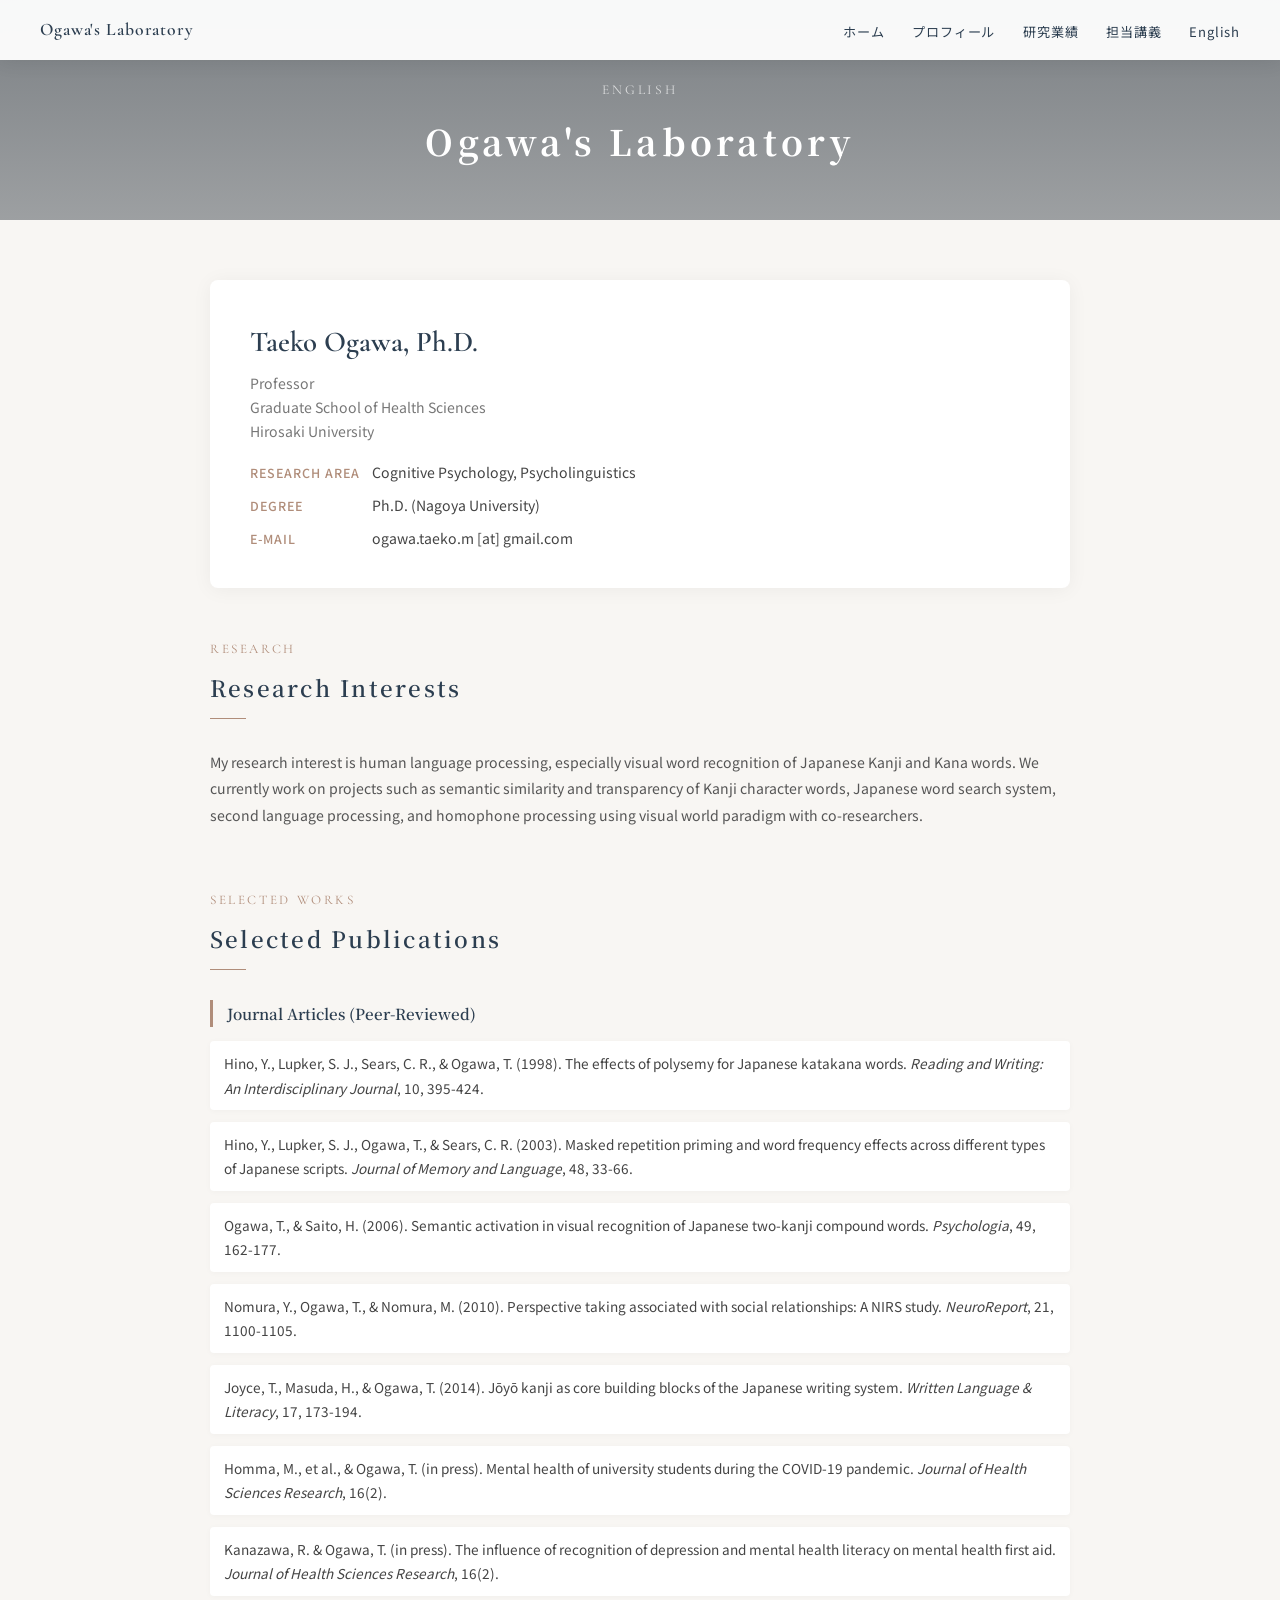
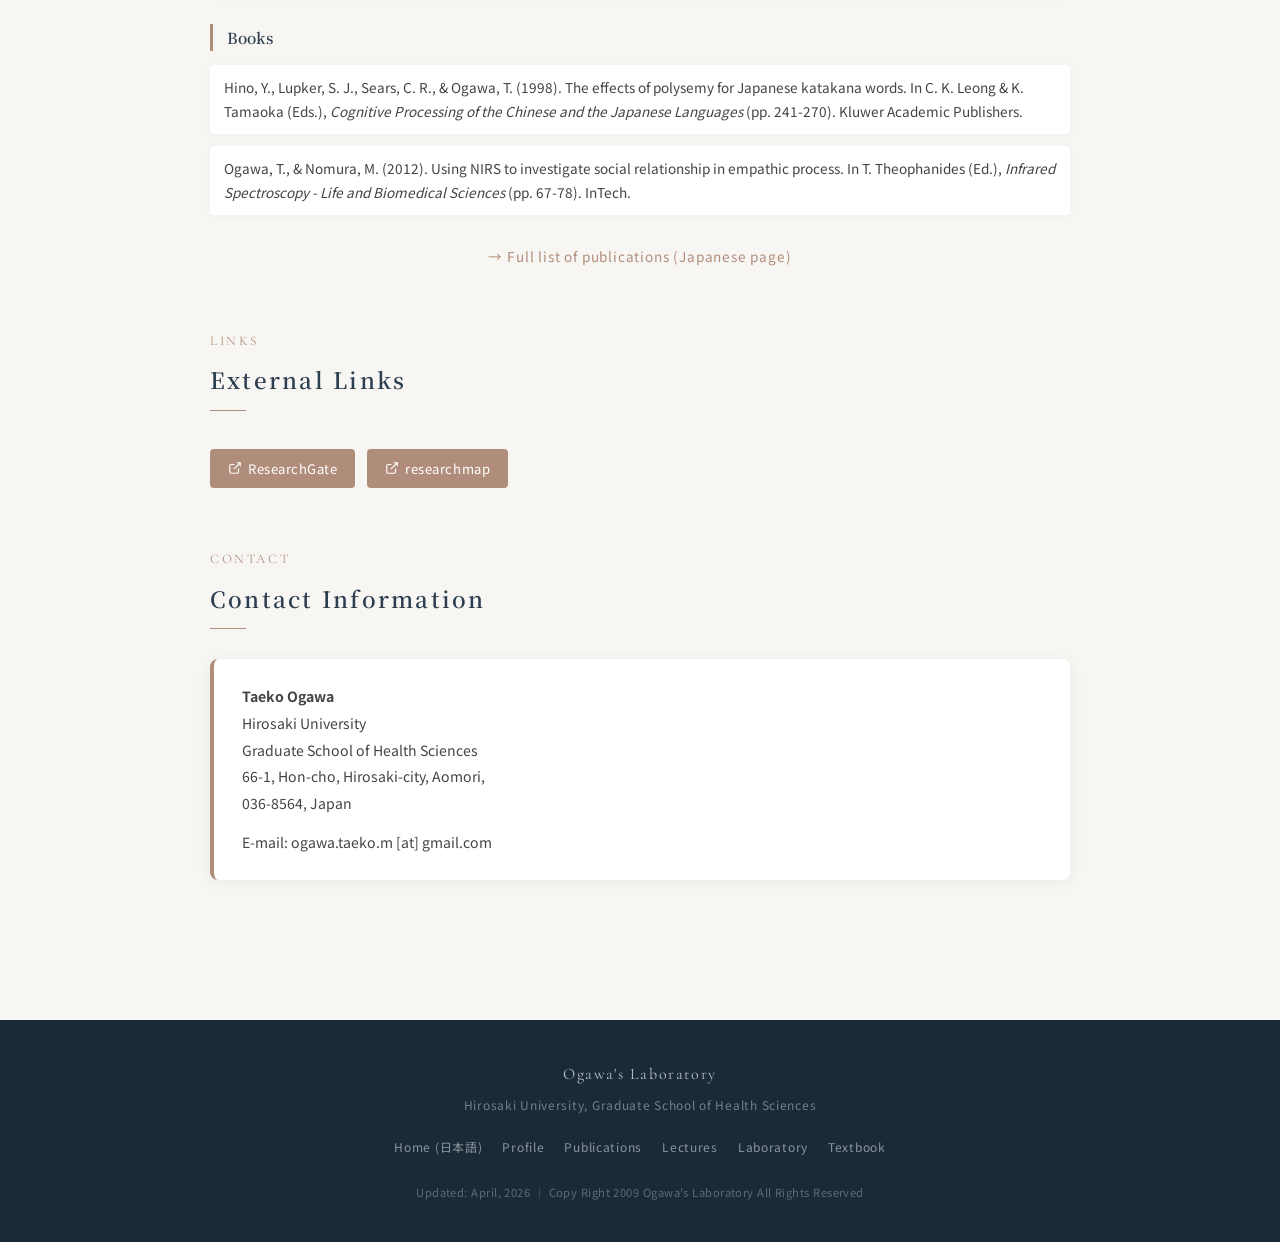
==== english.html @ 5871341c "Initial commit: Ogawa Lab Homepage" ====
<!DOCTYPE html>
<html lang="en">
<head>
  <meta charset="UTF-8">
  <meta name="viewport" content="width=device-width, initial-scale=1.0">
  <meta name="description" content="Ogawa's Laboratory - Cognitive Psychology and Psycholinguistics, Hirosaki University">
  <title>English | Ogawa's Laboratory</title>
  <link rel="preconnect" href="https://fonts.googleapis.com">
  <link rel="preconnect" href="https://fonts.gstatic.com" crossorigin>
  <link href="https://fonts.googleapis.com/css2?family=Noto+Sans+JP:wght@300;400;500;700&family=Noto+Serif+JP:wght@400;600;700&family=Cormorant+Garamond:ital,wght@0,400;0,600;1,400&display=swap" rel="stylesheet">
  <link rel="stylesheet" href="style.css">
  <style>
    .profile-summary {
      display: flex;
      gap: 36px;
      align-items: flex-start;
      background: #fff;
      border-radius: 8px;
      padding: 36px 40px;
      box-shadow: 0 2px 20px rgba(0, 0, 0, 0.05);
      margin-bottom: 50px;
    }
    .profile-summary-text {
      flex: 1;
    }
    .profile-summary-name {
      font-family: 'Cormorant Garamond', serif;
      font-size: 1.8rem;
      font-weight: 600;
      color: #2c3e50;
      margin-bottom: 4px;
    }
    .profile-summary-title {
      font-size: 0.88rem;
      color: #777;
      margin-bottom: 16px;
      line-height: 1.7;
    }
    .profile-summary-fields {
      display: flex;
      flex-direction: column;
      gap: 8px;
    }
    .profile-field {
      display: flex;
      gap: 12px;
      align-items: baseline;
    }
    .profile-field-label {
      min-width: 110px;
      font-size: 0.78rem;
      font-weight: 500;
      color: #b08d7a;
      text-transform: uppercase;
      letter-spacing: 0.08em;
      flex-shrink: 0;
    }
    .profile-field-value {
      font-size: 0.88rem;
      color: #444;
    }
    .ext-link {
      display: inline-flex;
      align-items: center;
      gap: 6px;
      margin-top: 8px;
      padding: 8px 18px;
      background: #b08d7a;
      color: #fff;
      font-size: 0.82rem;
      border-radius: 4px;
      letter-spacing: 0.04em;
      transition: background 0.3s ease;
    }
    .ext-link:hover {
      background: #9a7a68;
      opacity: 1;
    }
    .ext-link svg {
      width: 14px;
      height: 14px;
    }
    .pub-year {
      font-family: 'Cormorant Garamond', serif;
      font-size: 0.85rem;
      color: #b08d7a;
      min-width: 50px;
      flex-shrink: 0;
    }
    .address-block {
      background: #fff;
      border-radius: 8px;
      padding: 24px 28px;
      box-shadow: 0 2px 16px rgba(0, 0, 0, 0.05);
      border-left: 4px solid #b08d7a;
    }
    .address-block p {
      font-size: 0.88rem;
      color: #444;
      line-height: 1.9;
    }
    @media (max-width: 600px) {
      .profile-summary {
        flex-direction: column;
        padding: 24px 20px;
        gap: 20px;
      }
      .profile-field {
        flex-direction: column;
        gap: 2px;
      }
      .profile-field-label {
        min-width: auto;
      }
    }
  </style>
</head>
<body>

  <div class="nav-overlay" id="navOverlay"></div>

  <nav class="nav scrolled" id="mainNav">
    <a href="index.html" class="nav-logo">Ogawa's Laboratory</a>
    <ul class="nav-links" id="navLinks">
      <li><a href="index.html">ホーム</a></li>
      <li><a href="profile.html">プロフィール</a></li>
      <li><a href="research.html">研究業績</a></li>
      <li><a href="lectures.html">担当講義</a></li>
      <li><a href="english.html">English</a></li>
    </ul>
    <div class="hamburger" id="hamburger">
      <span></span>
      <span></span>
      <span></span>
    </div>
  </nav>

  <!-- Page Header -->
  <header class="page-header">
    <div class="page-header-bg"></div>
    <div class="page-header-overlay"></div>
    <div class="page-header-content">
      <p class="page-header-label">English</p>
      <h1 class="page-header-title">Ogawa's Laboratory</h1>
    </div>
  </header>

  <!-- Main Content -->
  <main class="page-main">
    <div class="page-container">

      <!-- Profile -->
      <div class="profile-summary fade-in">
        <div class="profile-summary-text">
          <h2 class="profile-summary-name">Taeko Ogawa, Ph.D.</h2>
          <p class="profile-summary-title">
            Professor<br>
            Graduate School of Health Sciences<br>
            Hirosaki University
          </p>
          <div class="profile-summary-fields">
            <div class="profile-field">
              <span class="profile-field-label">Research Area</span>
              <span class="profile-field-value">Cognitive Psychology, Psycholinguistics</span>
            </div>
            <div class="profile-field">
              <span class="profile-field-label">Degree</span>
              <span class="profile-field-value">Ph.D. (Nagoya University)</span>
            </div>
            <div class="profile-field">
              <span class="profile-field-label">E-mail</span>
              <span class="profile-field-value">ogawa.taeko.m [at] gmail.com</span>
            </div>
          </div>
        </div>
      </div>

      <!-- Research Interests -->
      <section class="content-section fade-in">
        <div class="content-section-header">
          <p class="section-label">Research</p>
          <h2 class="section-title">Research Interests</h2>
          <div class="section-line"></div>
        </div>
        <div class="text-block">
          <p class="body-text">My research interest is human language processing, especially visual word recognition of Japanese Kanji and Kana words. We currently work on projects such as semantic similarity and transparency of Kanji character words, Japanese word search system, second language processing, and homophone processing using visual world paradigm with co-researchers.</p>
        </div>
      </section>

      <!-- Selected Publications -->
      <section class="content-section fade-in">
        <div class="content-section-header">
          <p class="section-label">Selected Works</p>
          <h2 class="section-title">Selected Publications</h2>
          <div class="section-line"></div>
        </div>

        <h3 style="font-family: 'Noto Serif JP', serif; font-size: 0.95rem; font-weight: 600; color: #2c3e50; margin-bottom: 14px; padding-left: 14px; border-left: 3px solid #b08d7a;">Journal Articles (Peer-Reviewed)</h3>
        <div class="pub-list" style="margin-bottom: 28px;">
          <div class="pub-item">Hino, Y., Lupker, S. J., Sears, C. R., &amp; Ogawa, T. (1998). The effects of polysemy for Japanese katakana words. <em>Reading and Writing: An Interdisciplinary Journal</em>, 10, 395-424.</div>
          <div class="pub-item">Hino, Y., Lupker, S. J., Ogawa, T., &amp; Sears, C. R. (2003). Masked repetition priming and word frequency effects across different types of Japanese scripts. <em>Journal of Memory and Language</em>, 48, 33-66.</div>
          <div class="pub-item">Ogawa, T., &amp; Saito, H. (2006). Semantic activation in visual recognition of Japanese two-kanji compound words. <em>Psychologia</em>, 49, 162-177.</div>
          <div class="pub-item">Nomura, Y., Ogawa, T., &amp; Nomura, M. (2010). Perspective taking associated with social relationships: A NIRS study. <em>NeuroReport</em>, 21, 1100-1105.</div>
          <div class="pub-item">Joyce, T., Masuda, H., &amp; Ogawa, T. (2014). Jōyō kanji as core building blocks of the Japanese writing system. <em>Written Language &amp; Literacy</em>, 17, 173-194.</div>
          <div class="pub-item">Homma, M., et al., &amp; Ogawa, T. (in press). Mental health of university students during the COVID-19 pandemic. <em>Journal of Health Sciences Research</em>, 16(2).</div>
          <div class="pub-item">Kanazawa, R. &amp; Ogawa, T. (in press). The influence of recognition of depression and mental health literacy on mental health first aid. <em>Journal of Health Sciences Research</em>, 16(2).</div>
        </div>

        <h3 style="font-family: 'Noto Serif JP', serif; font-size: 0.95rem; font-weight: 600; color: #2c3e50; margin-bottom: 14px; padding-left: 14px; border-left: 3px solid #b08d7a;">Books</h3>
        <div class="pub-list" style="margin-bottom: 28px;">
          <div class="pub-item">Hino, Y., Lupker, S. J., Sears, C. R., &amp; Ogawa, T. (1998). The effects of polysemy for Japanese katakana words. In C. K. Leong &amp; K. Tamaoka (Eds.), <em>Cognitive Processing of the Chinese and the Japanese Languages</em> (pp. 241-270). Kluwer Academic Publishers.</div>
          <div class="pub-item">Ogawa, T., &amp; Nomura, M. (2012). Using NIRS to investigate social relationship in empathic process. In T. Theophanides (Ed.), <em>Infrared Spectroscopy - Life and Biomedical Sciences</em> (pp. 67-78). InTech.</div>
        </div>

        <p class="body-text" style="text-align: center;">
          <a href="research.html" style="color: #b08d7a; font-size: 0.85rem; letter-spacing: 0.06em;">→ Full list of publications (Japanese page)</a>
        </p>
      </section>

      <!-- External Links -->
      <section class="content-section fade-in">
        <div class="content-section-header">
          <p class="section-label">Links</p>
          <h2 class="section-title">External Links</h2>
          <div class="section-line"></div>
        </div>
        <div style="display: flex; gap: 12px; flex-wrap: wrap;">
          <a href="https://www.researchgate.net/profile/Taeko_Ogawa" target="_blank" rel="noopener noreferrer" class="ext-link">
            <svg viewBox="0 0 24 24" fill="none" stroke="currentColor" stroke-width="2"><path d="M18 13v6a2 2 0 0 1-2 2H5a2 2 0 0 1-2-2V8a2 2 0 0 1 2-2h6"/><polyline points="15 3 21 3 21 9"/><line x1="10" y1="14" x2="21" y2="3"/></svg>
            ResearchGate
          </a>
          <a href="https://researchmap.jp/muc6mbi1s-2231323/#_2231323" target="_blank" rel="noopener noreferrer" class="ext-link">
            <svg viewBox="0 0 24 24" fill="none" stroke="currentColor" stroke-width="2"><path d="M18 13v6a2 2 0 0 1-2 2H5a2 2 0 0 1-2-2V8a2 2 0 0 1 2-2h6"/><polyline points="15 3 21 3 21 9"/><line x1="10" y1="14" x2="21" y2="3"/></svg>
            researchmap
          </a>
        </div>
      </section>

      <!-- Contact / Address -->
      <section class="content-section fade-in">
        <div class="content-section-header">
          <p class="section-label">Contact</p>
          <h2 class="section-title">Contact Information</h2>
          <div class="section-line"></div>
        </div>
        <div class="address-block">
          <p><strong>Taeko Ogawa</strong></p>
          <p>Hirosaki University<br>
          Graduate School of Health Sciences<br>
          66-1, Hon-cho, Hirosaki-city, Aomori,<br>
          036-8564, Japan</p>
          <p style="margin-top: 12px;">E-mail: ogawa.taeko.m [at] gmail.com</p>
        </div>
      </section>

    </div>
  </main>

  <!-- Footer -->
  <footer class="footer">
    <p class="footer-logo">Ogawa's Laboratory</p>
    <p class="footer-affiliation">Hirosaki University, Graduate School of Health Sciences</p>
    <div class="footer-links">
      <a href="index.html">Home (日本語)</a>
      <a href="profile.html">Profile</a>
      <a href="research.html">Publications</a>
      <a href="lectures.html">Lectures</a>
      <a href="lab.html">Laboratory</a>
      <a href="textbook.html">Textbook</a>
    </div>
    <p class="footer-copy">Updated: April, 2026 ｜ Copy Right 2009 Ogawa's Laboratory All Rights Reserved</p>
  </footer>

  <script src="script.js"></script>
</body>
</html>
---- style.css ----
/* ===== Shared Styles for Sub Pages ===== */

/* Reset & Base */
*, *::before, *::after {
  margin: 0;
  padding: 0;
  box-sizing: border-box;
}

html {
  scroll-behavior: smooth;
  font-size: 16px;
}

body {
  font-family: 'Noto Sans JP', sans-serif;
  color: #333;
  line-height: 1.8;
  overflow-x: hidden;
  background: #f8f6f3;
}

a {
  text-decoration: none;
  color: inherit;
  transition: opacity 0.3s ease;
}

a:hover {
  opacity: 0.7;
}

/* ===== Navigation (always scrolled style on sub pages) ===== */
.nav {
  position: fixed;
  top: 0;
  left: 0;
  width: 100%;
  z-index: 1000;
  padding: 0 40px;
  height: 60px;
  display: flex;
  align-items: center;
  justify-content: space-between;
  transition: background 0.4s ease, box-shadow 0.4s ease;
}

.nav.scrolled {
  background: rgba(255, 255, 255, 0.95);
  backdrop-filter: blur(10px);
  box-shadow: 0 2px 20px rgba(0, 0, 0, 0.08);
}

.nav-logo {
  font-family: 'Cormorant Garamond', serif;
  font-size: 1.1rem;
  font-weight: 600;
  color: #2c3e50;
  letter-spacing: 0.05em;
  transition: color 0.4s ease;
}

.nav-links {
  display: flex;
  gap: 28px;
  list-style: none;
  align-items: center;
}

.nav-links a {
  font-size: 0.82rem;
  font-weight: 400;
  color: #2c3e50;
  letter-spacing: 0.06em;
  position: relative;
  padding-bottom: 3px;
  transition: color 0.4s ease;
}

.nav-links a::after {
  content: '';
  position: absolute;
  bottom: 0;
  left: 0;
  width: 0;
  height: 1px;
  background: currentColor;
  transition: width 0.3s ease;
}

.nav-links a:hover {
  opacity: 1;
}

.nav-links a:hover::after {
  width: 100%;
}

/* ===== Hamburger ===== */
.hamburger {
  display: none;
  flex-direction: column;
  gap: 5px;
  cursor: pointer;
  padding: 4px;
  z-index: 1001;
}

.hamburger span {
  width: 24px;
  height: 2px;
  background: #2c3e50;
  transition: transform 0.3s ease, opacity 0.3s ease;
}

/* ===== Page Header ===== */
.page-header {
  position: relative;
  width: 100%;
  height: 220px;
  display: flex;
  align-items: center;
  justify-content: center;
  overflow: hidden;
}

.page-header-bg {
  position: absolute;
  inset: 0;
  background: url('sakura.jpeg') center 40% / cover no-repeat;
}

.page-header-overlay {
  position: absolute;
  inset: 0;
  background: linear-gradient(
    180deg,
    rgba(20, 30, 40, 0.55) 0%,
    rgba(20, 30, 40, 0.40) 100%
  );
}

.page-header-content {
  position: relative;
  z-index: 2;
  text-align: center;
  color: #fff;
  padding-top: 30px;
}

.page-header-label {
  font-family: 'Cormorant Garamond', serif;
  font-size: 0.85rem;
  font-weight: 400;
  letter-spacing: 0.2em;
  text-transform: uppercase;
  opacity: 0.7;
  margin-bottom: 6px;
}

.page-header-title {
  font-family: 'Noto Serif JP', serif;
  font-size: clamp(1.6rem, 3vw, 2.2rem);
  font-weight: 700;
  letter-spacing: 0.12em;
}

/* ===== Page Main Content ===== */
.page-main {
  padding: 60px 20px 80px;
}

.page-container {
  max-width: 860px;
  margin: 0 auto;
}

/* ===== Content Section ===== */
.content-section {
  margin-bottom: 60px;
}

.content-section-header {
  margin-bottom: 30px;
}

.section-label {
  font-family: 'Cormorant Garamond', serif;
  font-size: 0.82rem;
  font-weight: 400;
  letter-spacing: 0.2em;
  color: #b08d7a;
  margin-bottom: 6px;
  text-transform: uppercase;
}

.section-title {
  font-family: 'Noto Serif JP', serif;
  font-size: 1.4rem;
  font-weight: 600;
  letter-spacing: 0.1em;
  color: #2c3e50;
}

.section-line {
  width: 36px;
  height: 1px;
  background: #b08d7a;
  margin: 10px 0 0;
}

/* ===== Profile Card ===== */
.profile-card {
  background: #fff;
  border-radius: 8px;
  padding: 36px 40px;
  box-shadow: 0 2px 20px rgba(0, 0, 0, 0.05);
  margin-bottom: 50px;
}

.profile-name {
  font-family: 'Noto Serif JP', serif;
  font-size: 1.5rem;
  font-weight: 700;
  color: #2c3e50;
  margin-bottom: 24px;
  letter-spacing: 0.08em;
}

.profile-name-kana {
  font-size: 0.9rem;
  font-weight: 400;
  color: #777;
  margin-left: 8px;
}

.profile-info-grid {
  display: flex;
  flex-direction: column;
  gap: 14px;
}

.profile-info-item {
  display: flex;
  gap: 16px;
  align-items: baseline;
}

.profile-info-label {
  min-width: 80px;
  font-size: 0.8rem;
  font-weight: 500;
  color: #b08d7a;
  letter-spacing: 0.06em;
  flex-shrink: 0;
}

.profile-info-value {
  font-size: 0.9rem;
  color: #444;
}

/* ===== Timeline ===== */
.timeline {
  display: flex;
  flex-direction: column;
  gap: 0;
}

.timeline-item {
  display: flex;
  gap: 20px;
  padding: 10px 0;
  border-bottom: 1px solid rgba(0, 0, 0, 0.05);
  align-items: baseline;
}

.timeline-item:last-child {
  border-bottom: none;
}

.timeline-item.highlight {
  background: rgba(176, 141, 122, 0.06);
  padding: 10px 12px;
  border-radius: 4px;
  border-bottom: none;
}

.timeline-item.note {
  border-bottom: none;
  padding: 2px 0;
}

.timeline-item.note .timeline-text {
  font-size: 0.8rem;
  color: #999;
  font-style: italic;
}

.timeline-date {
  min-width: 160px;
  font-family: 'Cormorant Garamond', serif;
  font-size: 0.85rem;
  color: #888;
  letter-spacing: 0.06em;
  flex-shrink: 0;
}

.timeline-text {
  font-size: 0.88rem;
  color: #444;
  line-height: 1.7;
}

/* ===== Tag List ===== */
.tag-list {
  display: flex;
  flex-wrap: wrap;
  gap: 10px;
}

.tag {
  display: inline-block;
  padding: 6px 16px;
  background: #fff;
  border: 1px solid rgba(0, 0, 0, 0.08);
  border-radius: 20px;
  font-size: 0.82rem;
  color: #555;
  letter-spacing: 0.04em;
}

/* ===== Subsection ===== */
.subsection {
  margin-bottom: 32px;
}

.subsection-title {
  font-family: 'Noto Serif JP', serif;
  font-size: 1.05rem;
  font-weight: 600;
  color: #2c3e50;
  margin-bottom: 12px;
  padding-left: 14px;
  border-left: 3px solid #b08d7a;
}

.subsection-subtitle {
  font-size: 0.9rem;
  font-weight: 500;
  color: #555;
  margin: 16px 0 8px;
}

.body-text {
  font-size: 0.88rem;
  color: #555;
  line-height: 1.9;
  margin-bottom: 12px;
}

.compact-list {
  font-size: 0.85rem;
  color: #555;
  line-height: 1.9;
}

.compact-list p {
  margin-bottom: 2px;
}

/* ===== Grants ===== */
.grants-list {
  display: flex;
  flex-direction: column;
  gap: 16px;
}

.grant-item {
  background: #fff;
  border-radius: 6px;
  padding: 18px 22px;
  box-shadow: 0 1px 10px rgba(0, 0, 0, 0.04);
  position: relative;
}

.grant-badge {
  display: inline-block;
  padding: 2px 10px;
  background: #b08d7a;
  color: #fff;
  font-size: 0.7rem;
  border-radius: 3px;
  letter-spacing: 0.08em;
  margin-bottom: 8px;
}

.grant-badge.co {
  background: #7a9bb0;
}

.grant-title {
  font-size: 0.9rem;
  font-weight: 500;
  color: #2c3e50;
  margin-bottom: 4px;
  line-height: 1.6;
}

.grant-meta {
  font-size: 0.78rem;
  color: #888;
  letter-spacing: 0.04em;
}

/* ===== Lecture Grid ===== */
.lecture-grid {
  display: flex;
  flex-direction: column;
  gap: 0;
}

.lecture-item {
  display: flex;
  align-items: center;
  gap: 0;
  padding: 14px 0;
  border-bottom: 1px solid rgba(0, 0, 0, 0.06);
}

.lecture-item:last-child {
  border-bottom: none;
}

.lecture-day {
  min-width: 40px;
  font-family: 'Noto Serif JP', serif;
  font-size: 1rem;
  font-weight: 600;
  color: #b08d7a;
  text-align: center;
}

.lecture-period {
  min-width: 80px;
  font-size: 0.8rem;
  color: #888;
  letter-spacing: 0.04em;
}

.lecture-name {
  font-size: 0.92rem;
  color: #333;
  font-weight: 400;
}

.lecture-tag {
  display: inline-block;
  margin-left: 8px;
  padding: 1px 8px;
  background: rgba(176, 141, 122, 0.12);
  color: #b08d7a;
  font-size: 0.7rem;
  border-radius: 3px;
  letter-spacing: 0.06em;
}

/* ===== Info Banner ===== */
.info-banner {
  display: flex;
  align-items: flex-start;
  gap: 18px;
  background: #fff;
  border-radius: 8px;
  padding: 24px 28px;
  box-shadow: 0 2px 16px rgba(0, 0, 0, 0.05);
  margin-bottom: 50px;
  border-left: 4px solid #b08d7a;
}

.info-banner-icon {
  flex-shrink: 0;
  width: 36px;
  height: 36px;
  color: #b08d7a;
  margin-top: 2px;
}

.info-banner-icon svg {
  width: 100%;
  height: 100%;
}

.info-banner-title {
  font-family: 'Noto Serif JP', serif;
  font-size: 1rem;
  font-weight: 600;
  color: #2c3e50;
  margin-bottom: 4px;
}

.info-banner-text {
  font-size: 0.9rem;
  color: #444;
}

.info-banner-note {
  font-size: 0.8rem;
  color: #999;
  margin-top: 4px;
}

/* ===== Research Publication List ===== */
.pub-category {
  margin-bottom: 40px;
}

.pub-category-title {
  font-family: 'Noto Serif JP', serif;
  font-size: 1.05rem;
  font-weight: 600;
  color: #2c3e50;
  margin-bottom: 16px;
  padding-left: 14px;
  border-left: 3px solid #b08d7a;
}

.pub-list {
  display: flex;
  flex-direction: column;
  gap: 12px;
}

.pub-item {
  font-size: 0.85rem;
  color: #444;
  line-height: 1.8;
  padding: 10px 14px;
  background: #fff;
  border-radius: 4px;
  box-shadow: 0 1px 6px rgba(0, 0, 0, 0.03);
}

/* ===== Footer ===== */
.footer {
  background: #1a2a38;
  padding: 40px 40px;
  text-align: center;
}

.footer-logo {
  font-family: 'Cormorant Garamond', serif;
  font-size: 1rem;
  color: rgba(255, 255, 255, 0.7);
  letter-spacing: 0.1em;
  margin-bottom: 6px;
}

.footer-affiliation {
  font-size: 0.75rem;
  color: rgba(255, 255, 255, 0.4);
  letter-spacing: 0.06em;
  margin-bottom: 20px;
}

.footer-links {
  display: flex;
  justify-content: center;
  gap: 20px;
  flex-wrap: wrap;
  margin-bottom: 24px;
}

.footer-links a {
  font-size: 0.75rem;
  color: rgba(255, 255, 255, 0.5);
  letter-spacing: 0.06em;
  transition: color 0.3s ease;
}

.footer-links a:hover {
  color: rgba(255, 255, 255, 0.9);
  opacity: 1;
}

.footer-copy {
  font-size: 0.7rem;
  color: rgba(255, 255, 255, 0.3);
  letter-spacing: 0.04em;
}

/* ===== Scroll Animations ===== */
.fade-in {
  opacity: 0;
  transform: translateY(30px);
  transition: opacity 0.7s ease, transform 0.7s ease;
}

.fade-in.visible {
  opacity: 1;
  transform: translateY(0);
}

/* ===== Mobile Overlay ===== */
.nav-overlay {
  display: none;
  position: fixed;
  inset: 0;
  background: rgba(0, 0, 0, 0.3);
  z-index: 999;
}

.nav-overlay.show {
  display: block;
}

/* ===== Responsive - Tablet ===== */
@media (max-width: 900px) {
  .timeline-date {
    min-width: 120px;
  }
}

/* ===== Responsive - Mobile ===== */
@media (max-width: 600px) {
  .nav {
    padding: 0 16px;
    height: 54px;
  }

  .nav-logo {
    font-size: 0.95rem;
  }

  .nav-links {
    display: none;
    position: fixed;
    top: 0;
    right: 0;
    width: 260px;
    height: 100vh;
    background: rgba(255, 255, 255, 0.97);
    backdrop-filter: blur(12px);
    flex-direction: column;
    padding: 80px 30px 40px;
    gap: 0;
    box-shadow: -4px 0 30px rgba(0, 0, 0, 0.15);
  }

  .nav-links.open {
    display: flex;
  }

  .nav-links a {
    color: #2c3e50 !important;
    font-size: 0.9rem;
    padding: 14px 0;
    border-bottom: 1px solid rgba(0, 0, 0, 0.06);
    width: 100%;
  }

  .hamburger {
    display: flex;
  }

  .hamburger.active span:nth-child(1) {
    transform: rotate(45deg) translate(5px, 5px);
  }
  .hamburger.active span:nth-child(2) {
    opacity: 0;
  }
  .hamburger.active span:nth-child(3) {
    transform: rotate(-45deg) translate(5px, -5px);
  }

  .page-header {
    height: 160px;
  }

  .page-main {
    padding: 40px 16px 60px;
  }

  .profile-card {
    padding: 24px 20px;
  }

  .profile-name {
    font-size: 1.2rem;
  }

  .profile-info-item {
    flex-direction: column;
    gap: 2px;
  }

  .profile-info-label {
    min-width: auto;
  }

  .timeline-item {
    flex-direction: column;
    gap: 2px;
  }

  .timeline-date {
    min-width: auto;
    font-size: 0.78rem;
  }

  .lecture-item {
    flex-wrap: wrap;
    gap: 4px;
  }

  .info-banner {
    flex-direction: column;
    gap: 12px;
    padding: 20px;
  }

  .section-title {
    font-size: 1.2rem;
  }

  .footer {
    padding: 30px 16px;
  }

  .footer-links {
    gap: 12px;
  }
}
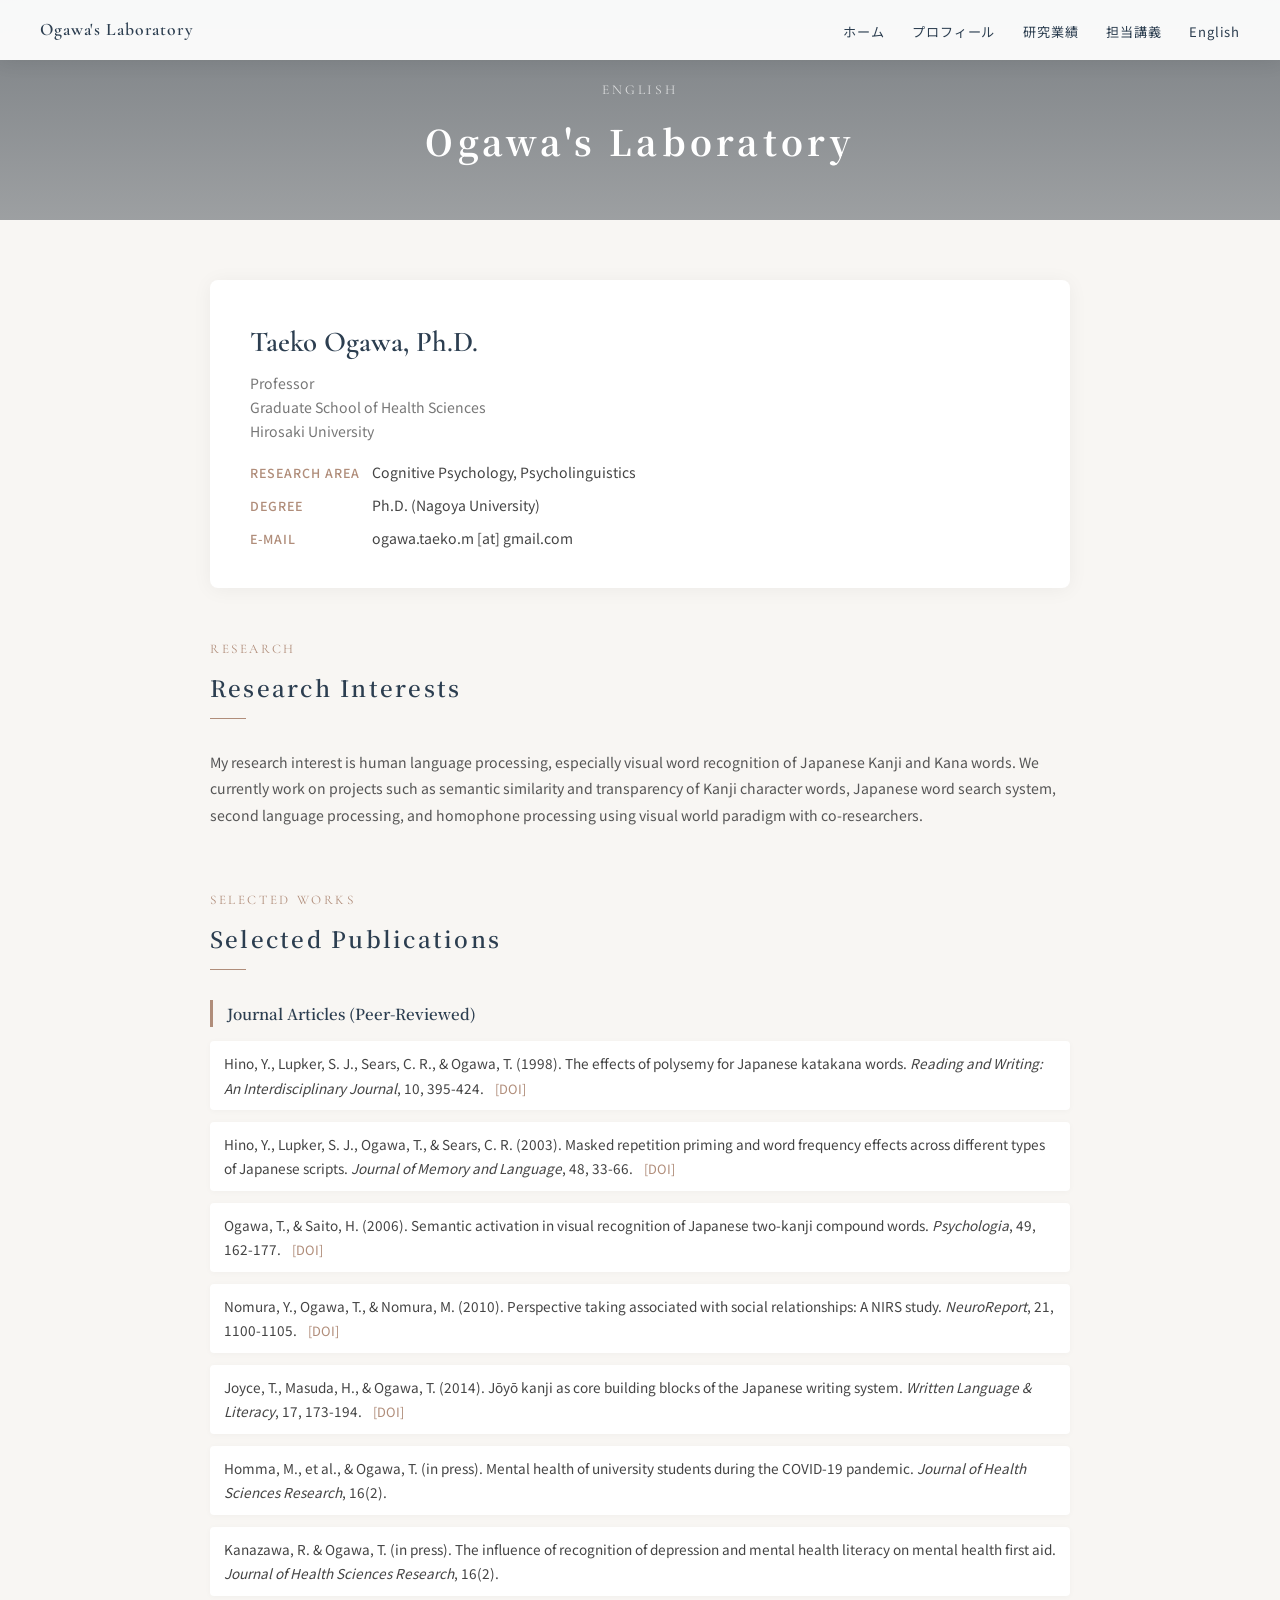
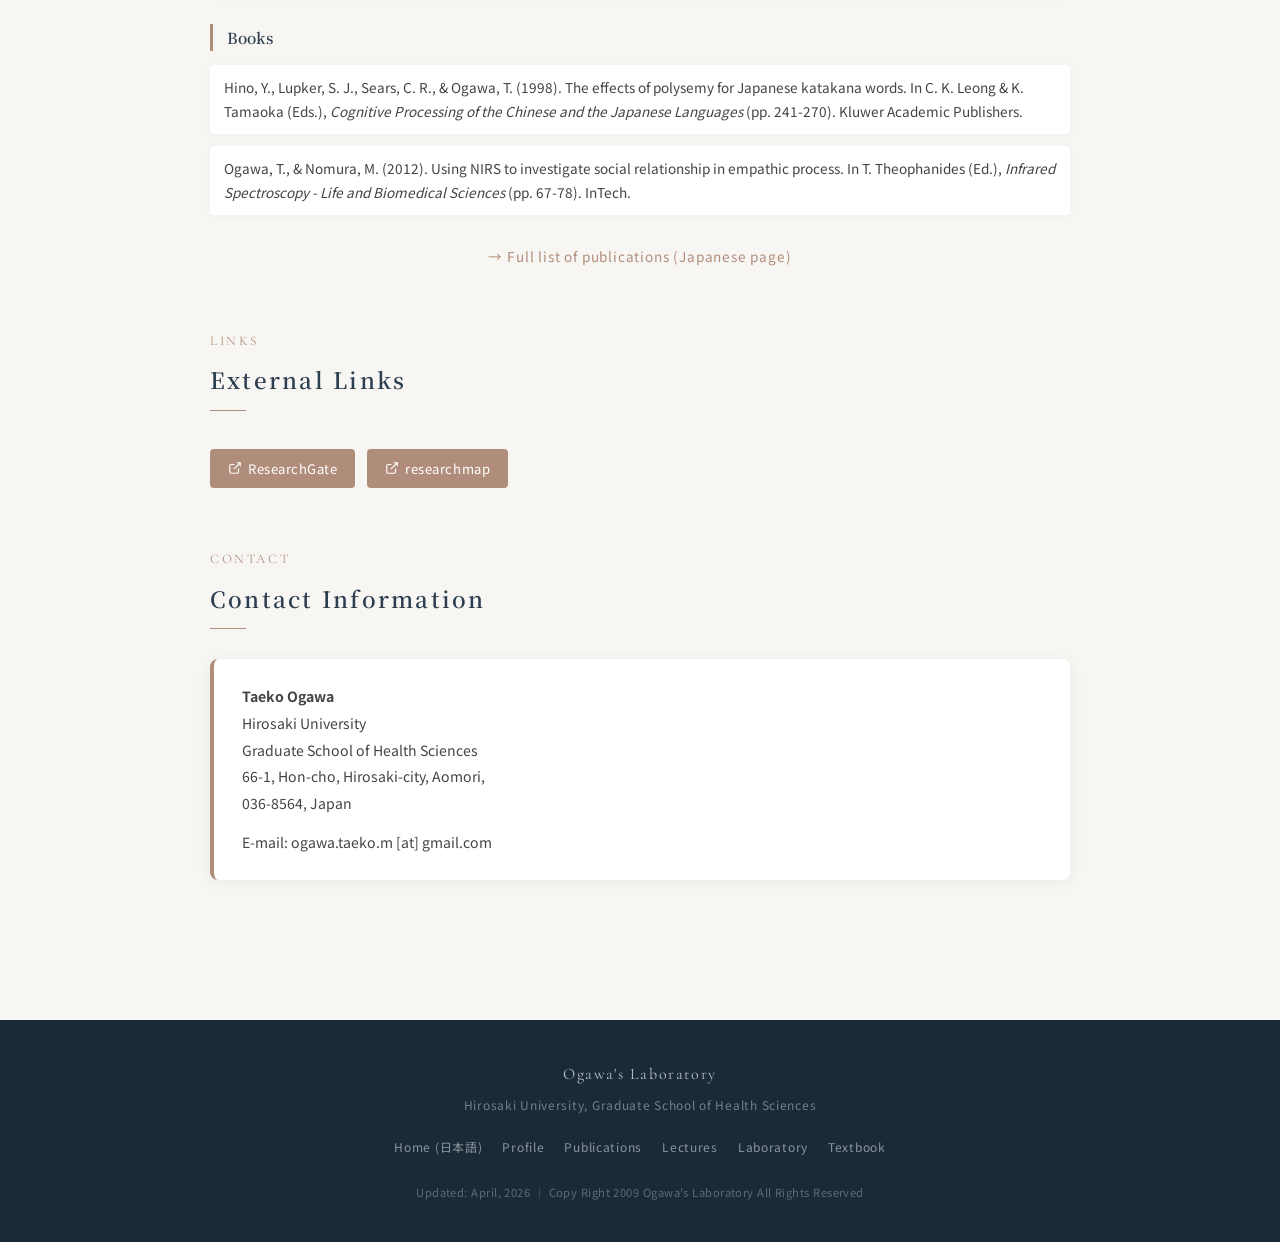
==== commit b61de954: "Fix DOI link for Hino (2003)" ====
--- a/english.html
+++ b/english.html
@@ -197,11 +197,11 @@
 
         <h3 style="font-family: 'Noto Serif JP', serif; font-size: 0.95rem; font-weight: 600; color: #2c3e50; margin-bottom: 14px; padding-left: 14px; border-left: 3px solid #b08d7a;">Journal Articles (Peer-Reviewed)</h3>
         <div class="pub-list" style="margin-bottom: 28px;">
-          <div class="pub-item">Hino, Y., Lupker, S. J., Sears, C. R., &amp; Ogawa, T. (1998). The effects of polysemy for Japanese katakana words. <em>Reading and Writing: An Interdisciplinary Journal</em>, 10, 395-424.</div>
-          <div class="pub-item">Hino, Y., Lupker, S. J., Ogawa, T., &amp; Sears, C. R. (2003). Masked repetition priming and word frequency effects across different types of Japanese scripts. <em>Journal of Memory and Language</em>, 48, 33-66.</div>
-          <div class="pub-item">Ogawa, T., &amp; Saito, H. (2006). Semantic activation in visual recognition of Japanese two-kanji compound words. <em>Psychologia</em>, 49, 162-177.</div>
-          <div class="pub-item">Nomura, Y., Ogawa, T., &amp; Nomura, M. (2010). Perspective taking associated with social relationships: A NIRS study. <em>NeuroReport</em>, 21, 1100-1105.</div>
-          <div class="pub-item">Joyce, T., Masuda, H., &amp; Ogawa, T. (2014). Jōyō kanji as core building blocks of the Japanese writing system. <em>Written Language &amp; Literacy</em>, 17, 173-194.</div>
+          <div class="pub-item">Hino, Y., Lupker, S. J., Sears, C. R., &amp; Ogawa, T. (1998). The effects of polysemy for Japanese katakana words. <em>Reading and Writing: An Interdisciplinary Journal</em>, 10, 395-424. <a href="https://doi.org/10.1023/A:1008060924384" target="_blank" rel="noopener noreferrer" style="color: #b08d7a; font-size: 0.8rem; margin-left: 8px;">[DOI]</a></div>
+          <div class="pub-item">Hino, Y., Lupker, S. J., Ogawa, T., &amp; Sears, C. R. (2003). Masked repetition priming and word frequency effects across different types of Japanese scripts. <em>Journal of Memory and Language</em>, 48, 33-66. <a href="https://doi.org/10.1016/S0749-596X(02)00500-4" target="_blank" rel="noopener noreferrer" style="color: #b08d7a; font-size: 0.8rem; margin-left: 8px;">[DOI]</a></div>
+          <div class="pub-item">Ogawa, T., &amp; Saito, H. (2006). Semantic activation in visual recognition of Japanese two-kanji compound words. <em>Psychologia</em>, 49, 162-177. <a href="https://doi.org/10.2117/psysoc.2006.162" target="_blank" rel="noopener noreferrer" style="color: #b08d7a; font-size: 0.8rem; margin-left: 8px;">[DOI]</a></div>
+          <div class="pub-item">Nomura, Y., Ogawa, T., &amp; Nomura, M. (2010). Perspective taking associated with social relationships: A NIRS study. <em>NeuroReport</em>, 21, 1100-1105. <a href="https://doi.org/10.1097/WNR.0b013e32834065f5" target="_blank" rel="noopener noreferrer" style="color: #b08d7a; font-size: 0.8rem; margin-left: 8px;">[DOI]</a></div>
+          <div class="pub-item">Joyce, T., Masuda, H., &amp; Ogawa, T. (2014). Jōyō kanji as core building blocks of the Japanese writing system. <em>Written Language &amp; Literacy</em>, 17, 173-194. <a href="https://doi.org/10.1075/wll.17.2.01joy" target="_blank" rel="noopener noreferrer" style="color: #b08d7a; font-size: 0.8rem; margin-left: 8px;">[DOI]</a></div>
           <div class="pub-item">Homma, M., et al., &amp; Ogawa, T. (in press). Mental health of university students during the COVID-19 pandemic. <em>Journal of Health Sciences Research</em>, 16(2).</div>
           <div class="pub-item">Kanazawa, R. &amp; Ogawa, T. (in press). The influence of recognition of depression and mental health literacy on mental health first aid. <em>Journal of Health Sciences Research</em>, 16(2).</div>
         </div>
@@ -229,7 +229,7 @@
             <svg viewBox="0 0 24 24" fill="none" stroke="currentColor" stroke-width="2"><path d="M18 13v6a2 2 0 0 1-2 2H5a2 2 0 0 1-2-2V8a2 2 0 0 1 2-2h6"/><polyline points="15 3 21 3 21 9"/><line x1="10" y1="14" x2="21" y2="3"/></svg>
             ResearchGate
           </a>
-          <a href="https://researchmap.jp/muc6mbi1s-2231323/#_2231323" target="_blank" rel="noopener noreferrer" class="ext-link">
+          <a href="https://researchmap.jp/read0056116" target="_blank" rel="noopener noreferrer" class="ext-link">
             <svg viewBox="0 0 24 24" fill="none" stroke="currentColor" stroke-width="2"><path d="M18 13v6a2 2 0 0 1-2 2H5a2 2 0 0 1-2-2V8a2 2 0 0 1 2-2h6"/><polyline points="15 3 21 3 21 9"/><line x1="10" y1="14" x2="21" y2="3"/></svg>
             researchmap
           </a>
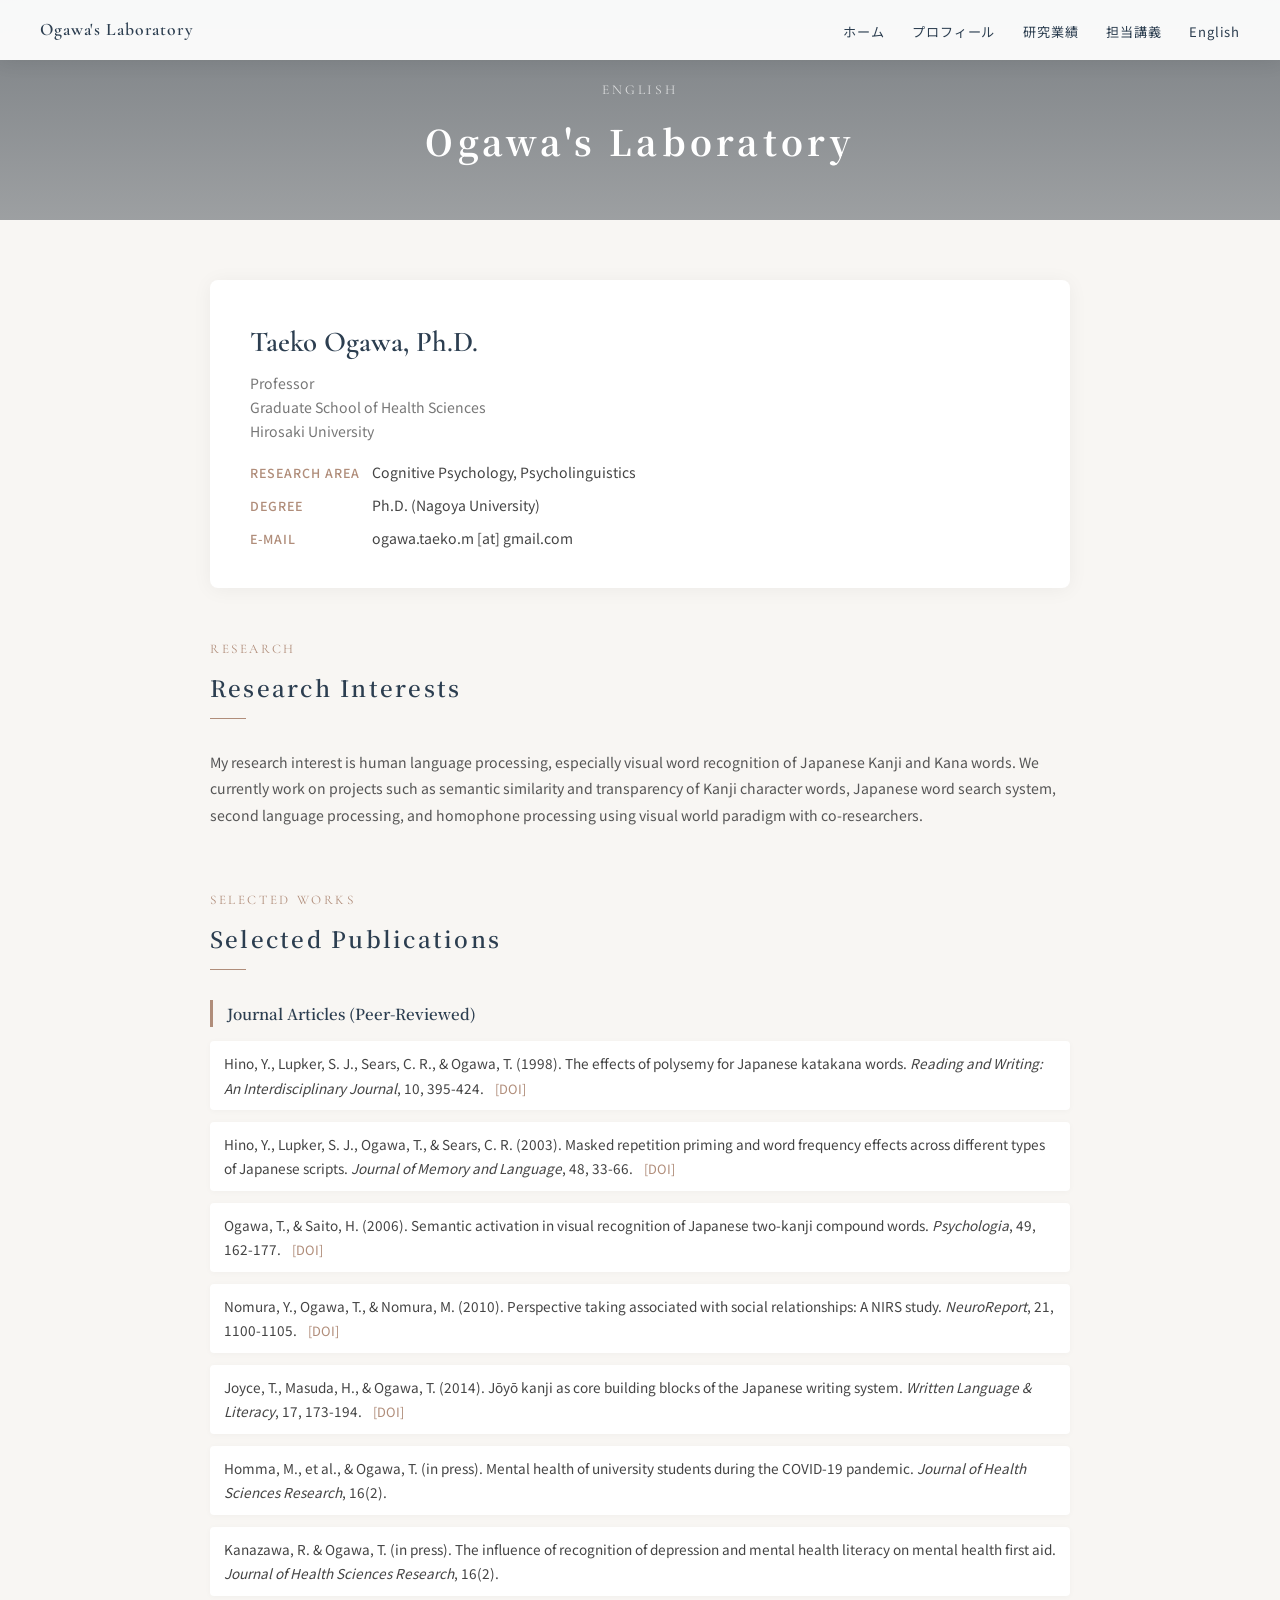
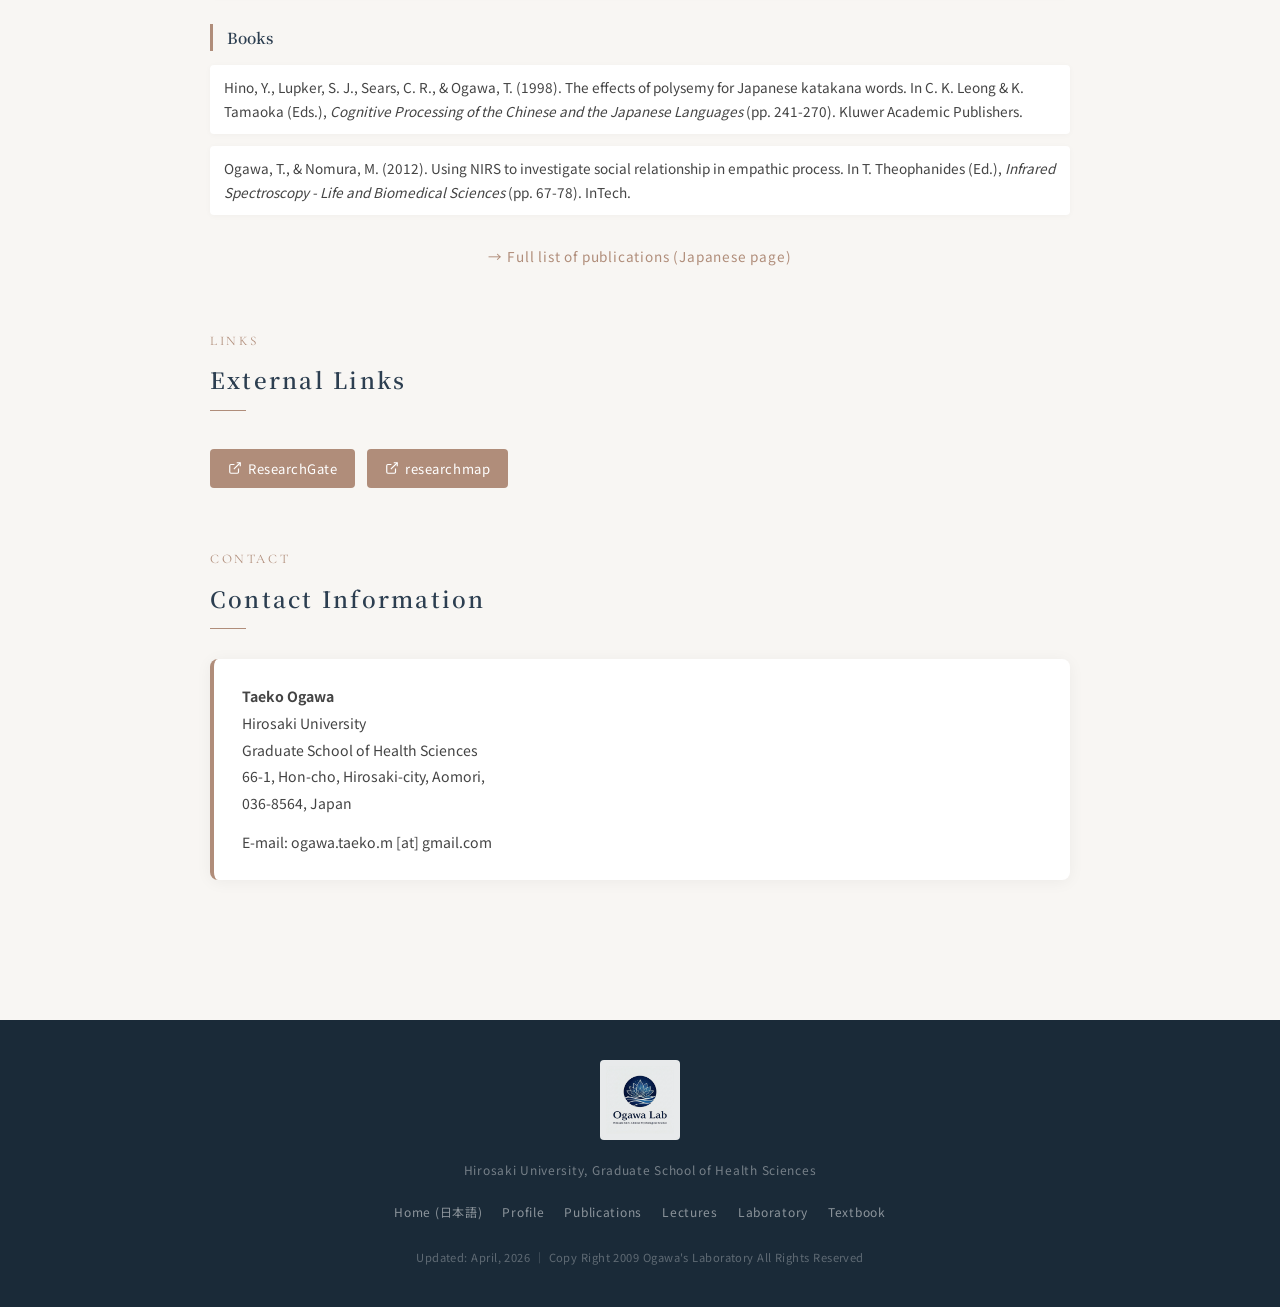
==== commit f78dbec0: "Update lab logo in footer with improved visibility and restore text logo in navigation" ====
--- a/english.html
+++ b/english.html
@@ -258,7 +258,9 @@
 
   <!-- Footer -->
   <footer class="footer">
-    <p class="footer-logo">Ogawa's Laboratory</p>
+    <div class="footer-logo">
+      <img src="logo_navy.png" alt="Ogawa's Laboratory">
+    </div>
     <p class="footer-affiliation">Hirosaki University, Graduate School of Health Sciences</p>
     <div class="footer-links">
       <a href="index.html">Home (日本語)</a>
--- a/style.css
+++ b/style.css
@@ -548,12 +548,14 @@
   text-align: center;
 }
 
-.footer-logo {
-  font-family: 'Cormorant Garamond', serif;
-  font-size: 1rem;
-  color: rgba(255, 255, 255, 0.7);
-  letter-spacing: 0.1em;
-  margin-bottom: 6px;
+.footer-logo img {
+  height: 80px;
+  width: auto;
+  opacity: 0.9;
+  margin-bottom: 12px;
+  background: #fff;
+  padding: 6px;
+  border-radius: 4px;
 }
 
 .footer-affiliation {
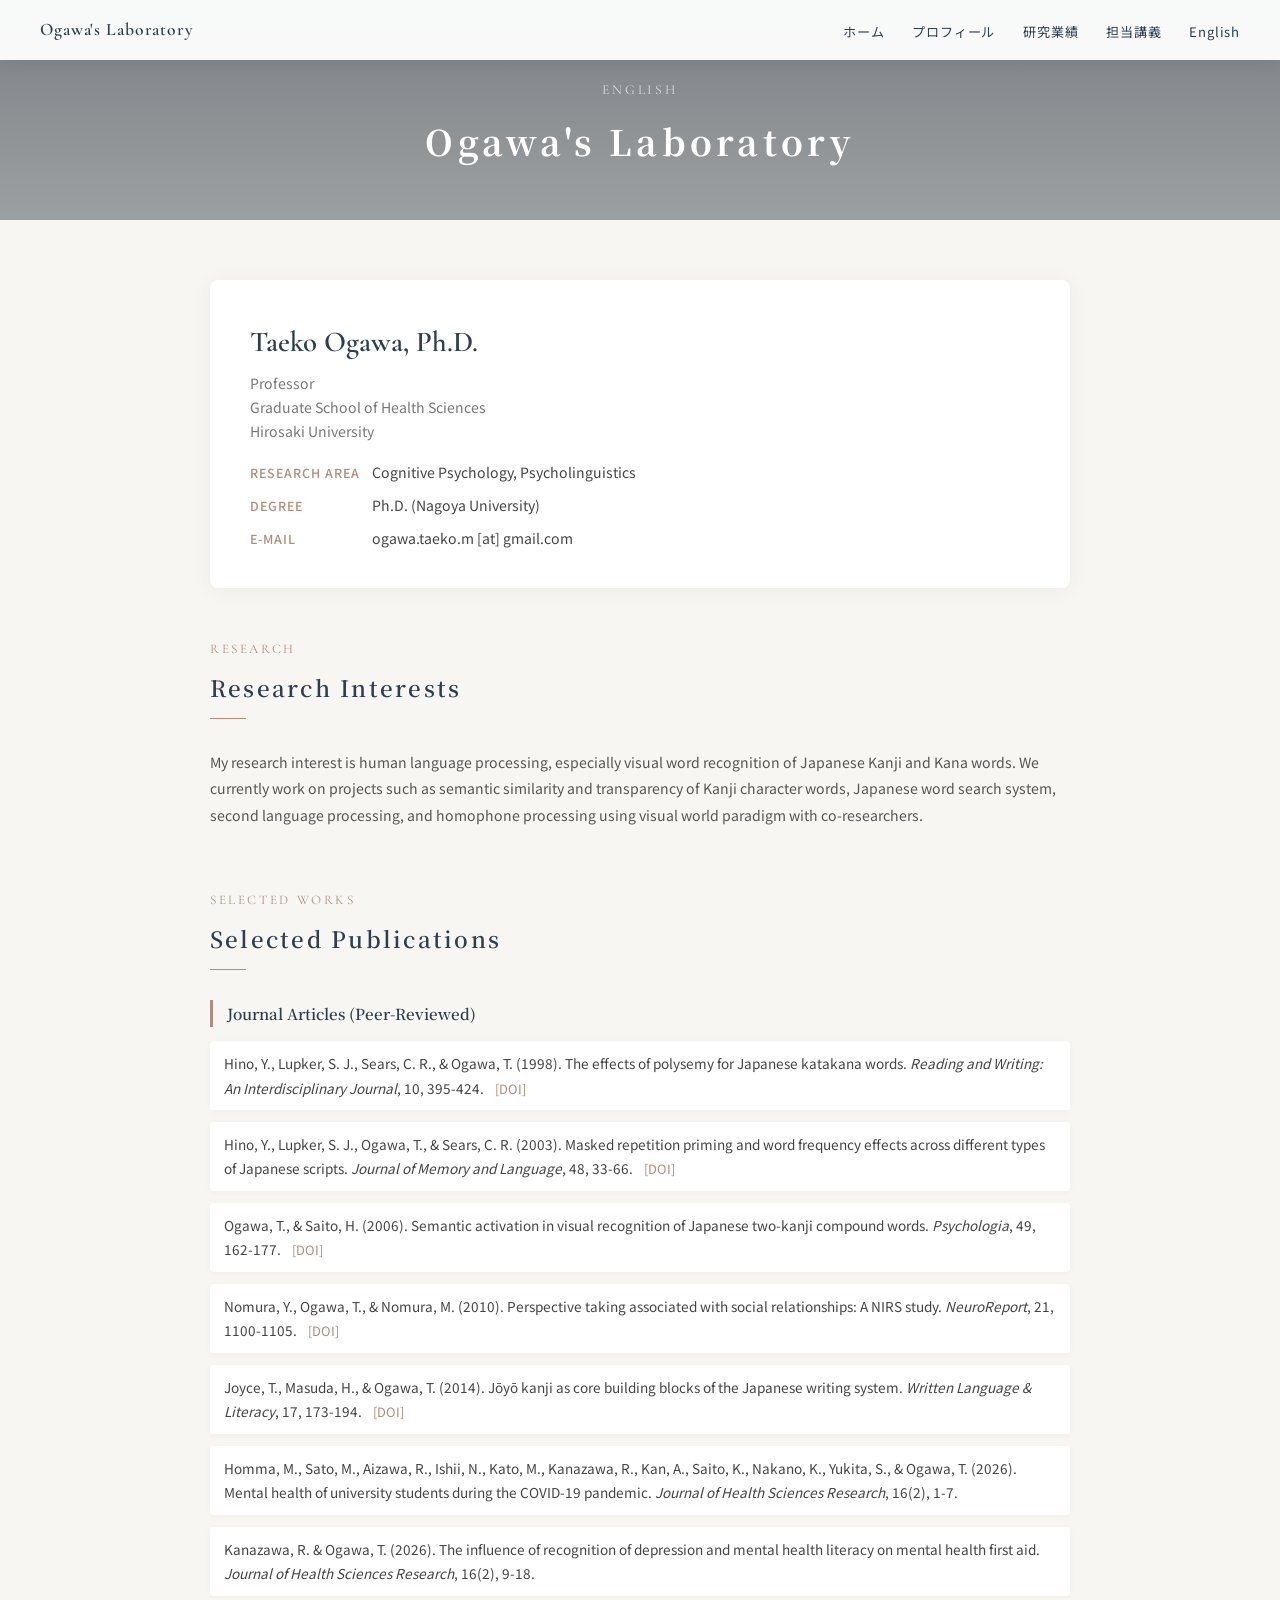
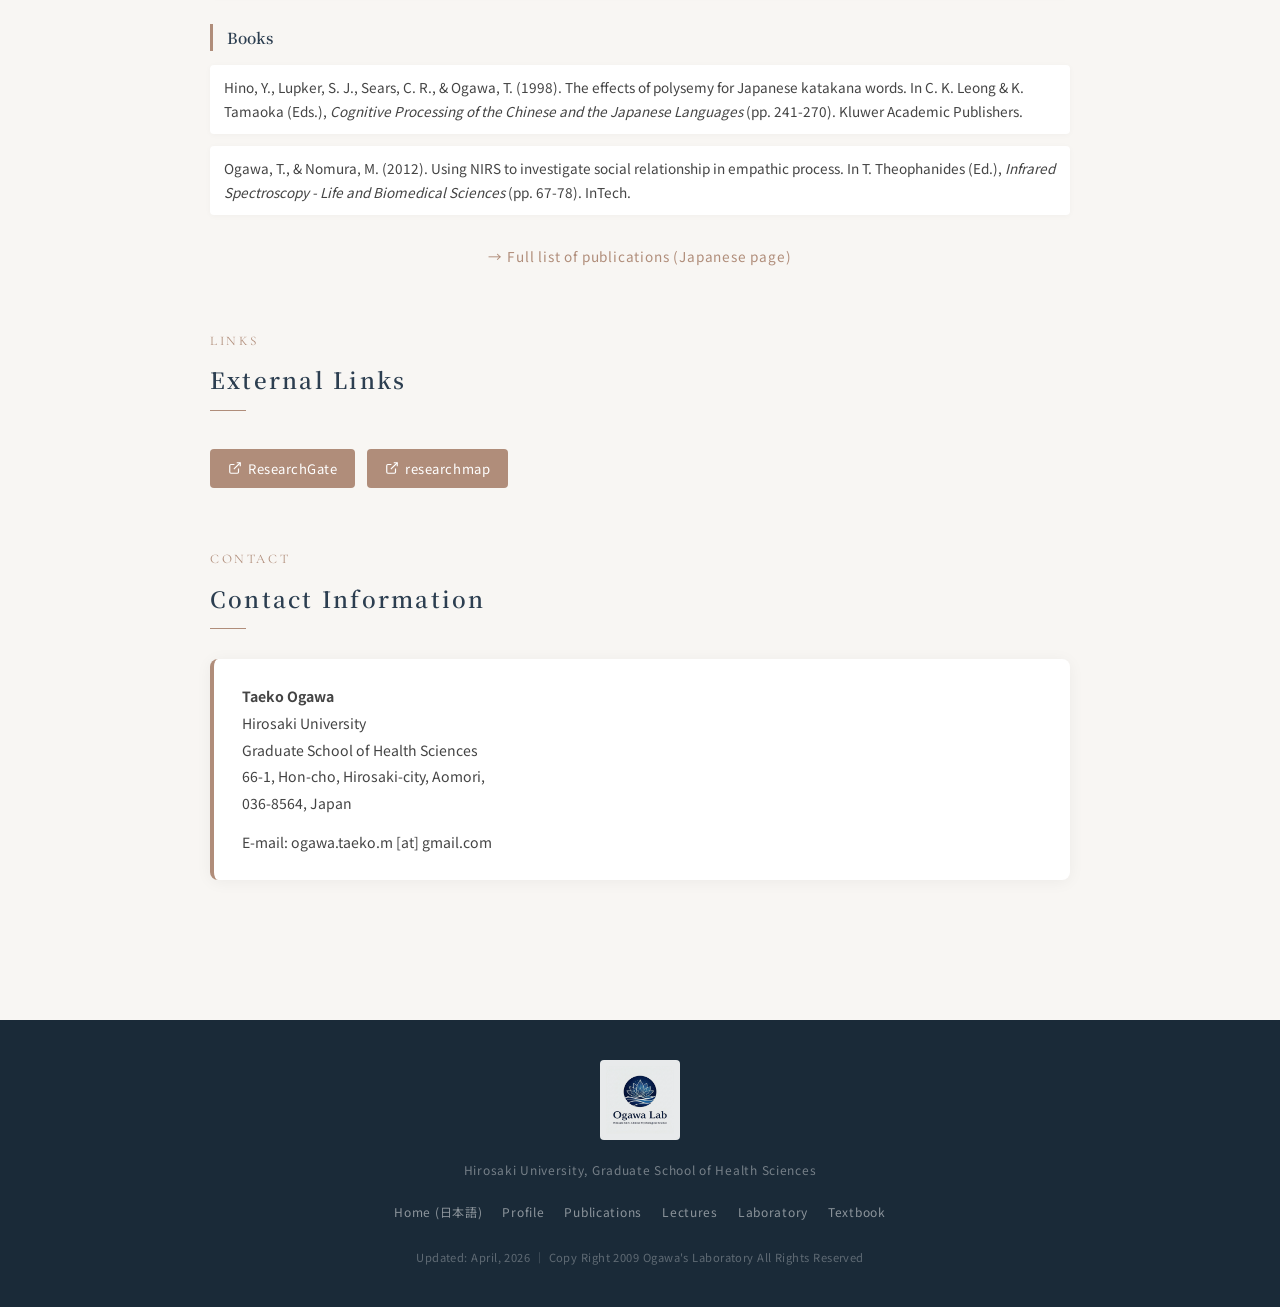
==== commit 9add30e9: "Add files via upload" ====
--- a/english.html
+++ b/english.html
@@ -202,8 +202,8 @@
           <div class="pub-item">Ogawa, T., &amp; Saito, H. (2006). Semantic activation in visual recognition of Japanese two-kanji compound words. <em>Psychologia</em>, 49, 162-177. <a href="https://doi.org/10.2117/psysoc.2006.162" target="_blank" rel="noopener noreferrer" style="color: #b08d7a; font-size: 0.8rem; margin-left: 8px;">[DOI]</a></div>
           <div class="pub-item">Nomura, Y., Ogawa, T., &amp; Nomura, M. (2010). Perspective taking associated with social relationships: A NIRS study. <em>NeuroReport</em>, 21, 1100-1105. <a href="https://doi.org/10.1097/WNR.0b013e32834065f5" target="_blank" rel="noopener noreferrer" style="color: #b08d7a; font-size: 0.8rem; margin-left: 8px;">[DOI]</a></div>
           <div class="pub-item">Joyce, T., Masuda, H., &amp; Ogawa, T. (2014). Jōyō kanji as core building blocks of the Japanese writing system. <em>Written Language &amp; Literacy</em>, 17, 173-194. <a href="https://doi.org/10.1075/wll.17.2.01joy" target="_blank" rel="noopener noreferrer" style="color: #b08d7a; font-size: 0.8rem; margin-left: 8px;">[DOI]</a></div>
-          <div class="pub-item">Homma, M., et al., &amp; Ogawa, T. (in press). Mental health of university students during the COVID-19 pandemic. <em>Journal of Health Sciences Research</em>, 16(2).</div>
-          <div class="pub-item">Kanazawa, R. &amp; Ogawa, T. (in press). The influence of recognition of depression and mental health literacy on mental health first aid. <em>Journal of Health Sciences Research</em>, 16(2).</div>
+          <div class="pub-item">Homma, M., Sato, M., Aizawa, R., Ishii, N., Kato, M., Kanazawa, R., Kan, A., Saito, K., Nakano, K., Yukita, S., &amp; Ogawa, T. (2026). Mental health of university students during the COVID-19 pandemic. <em>Journal of Health Sciences Research</em>, 16(2), 1-7.</div>
+          <div class="pub-item">Kanazawa, R. &amp; Ogawa, T. (2026). The influence of recognition of depression and mental health literacy on mental health first aid. <em>Journal of Health Sciences Research</em>, 16(2), 9-18.</div>
         </div>
 
         <h3 style="font-family: 'Noto Serif JP', serif; font-size: 0.95rem; font-weight: 600; color: #2c3e50; margin-bottom: 14px; padding-left: 14px; border-left: 3px solid #b08d7a;">Books</h3>
